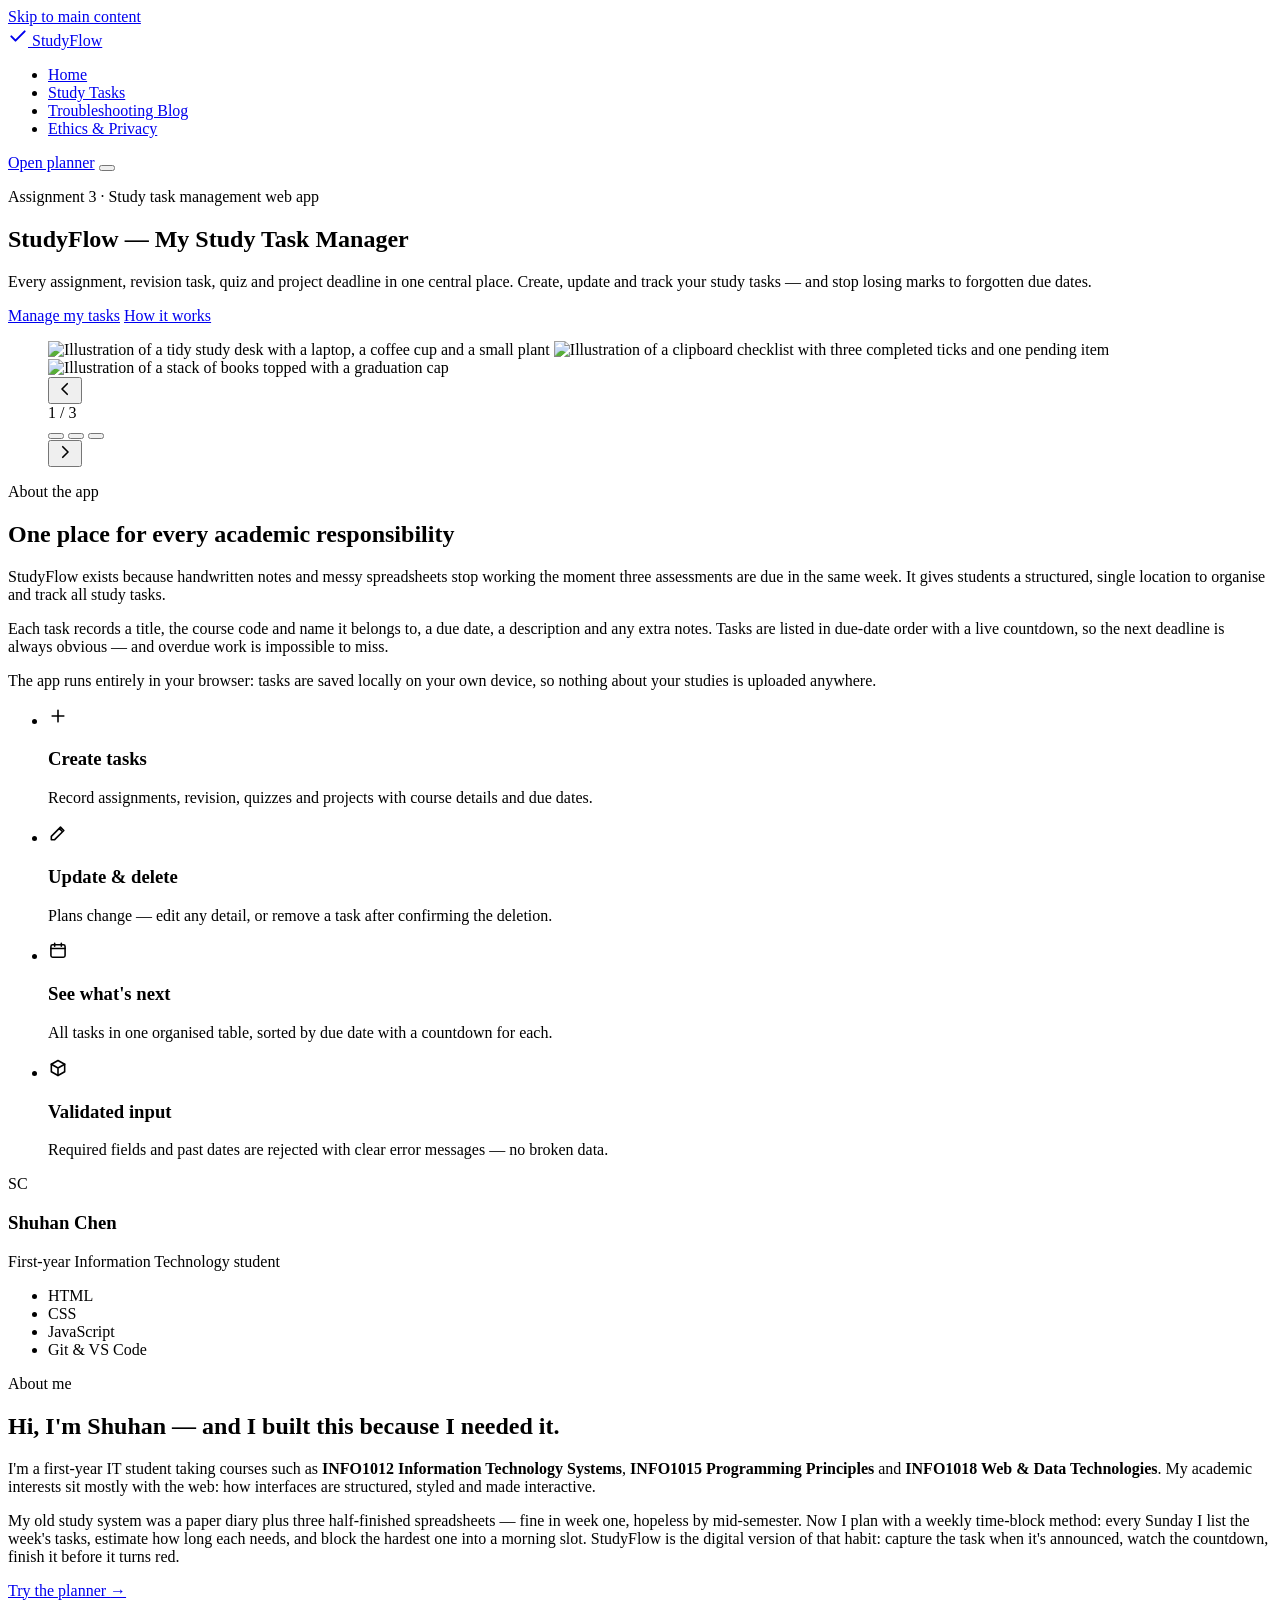
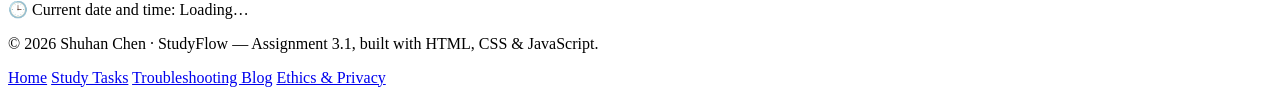
==== index.html @ 4dadae29 "feat: add semantic HTML pages (home, tasks, ethics) and gitignore" ====
<!DOCTYPE html>
<html lang="en">
<head>
  <meta charset="UTF-8" />
  <meta name="viewport" content="width=device-width, initial-scale=1.0" />
  <title>StudyFlow — My Study Task Manager</title>
  <meta name="description" content="StudyFlow is a study task management web application that helps students create, update, delete and track academic tasks in one organised place." />
  <meta name="author" content="Shuhan Chen" />
  <link rel="icon" href="images/favicon.svg" type="image/svg+xml" />
  <link rel="preconnect" href="https://fonts.googleapis.com" />
  <link rel="preconnect" href="https://fonts.gstatic.com" crossorigin />
  <link href="https://fonts.googleapis.com/css2?family=Sora:wght@400;600;700;800&family=Inter:wght@300;400;500;600&display=swap" rel="stylesheet" />
  <link rel="stylesheet" href="css/style.css" />
</head>
<body>
  <a class="skip-link" href="#main">Skip to main content</a>

  <header class="site-header">
    <div class="container header-inner">
      <a class="brand" href="index.html" aria-label="StudyFlow home">
        <span class="brand-mark" aria-hidden="true">
          <svg viewBox="0 0 24 24" width="20" height="20" fill="none" stroke="currentColor" stroke-width="2.4" stroke-linecap="round" stroke-linejoin="round"><path d="M4 12.5l5 5L20 6.5"/></svg>
        </span>
        <span class="brand-text">StudyFlow</span>
      </a>

      <nav class="nav" id="primaryNav" aria-label="Primary navigation">
        <ul class="nav-list">
          <li><a href="index.html">Home</a></li>
          <li><a href="tasks.html">Study Tasks</a></li>
          <li><a href="blog.html">Troubleshooting Blog</a></li>
          <li><a href="ethics.html">Ethics &amp; Privacy</a></li>
        </ul>
      </nav>

      <a class="btn btn-primary btn-sm" href="tasks.html">Open planner</a>

      <button class="icon-btn nav-toggle" id="navToggle" type="button" aria-label="Open menu" aria-expanded="false" aria-controls="primaryNav">
        <span class="bar"></span><span class="bar"></span><span class="bar"></span>
      </button>
    </div>
  </header>

  <main id="main">
    <!-- ================= HERO ================= -->
    <section class="hero" aria-labelledby="appTitle">
      <div class="container hero-inner">
        <div class="hero-copy">
          <p class="eyebrow">Assignment 3 · Study task management web app</p>
          <h1 id="appTitle" class="hero-title">StudyFlow — My Study Task Manager</h1>
          <p class="hero-sub">
            Every assignment, revision task, quiz and project deadline in one central place.
            Create, update and track your study tasks — and stop losing marks to forgotten due dates.
          </p>
          <div class="hero-actions">
            <a class="btn btn-primary" href="tasks.html">Manage my tasks</a>
            <a class="btn btn-ghost" href="#about-app">How it works</a>
          </div>
        </div>

        <!-- Image gallery: three study-related images + cycle button -->
        <figure class="gallery" id="gallery" aria-label="Gallery of study related images">
          <div class="gallery-stage">
            <img class="slide is-active" src="images/study-desk.svg" alt="Illustration of a tidy study desk with a laptop, a coffee cup and a small plant" />
            <img class="slide" src="images/study-checklist.svg" alt="Illustration of a clipboard checklist with three completed ticks and one pending item" />
            <img class="slide" src="images/study-graduation.svg" alt="Illustration of a stack of books topped with a graduation cap" />
          </div>

          <figcaption class="gallery-bar">
            <button class="icon-btn" id="prevSlide" type="button" aria-label="Show previous image">
              <svg viewBox="0 0 24 24" width="18" height="18" fill="none" stroke="currentColor" stroke-width="2.2" stroke-linecap="round" stroke-linejoin="round"><path d="M15 5l-7 7 7 7"/></svg>
            </button>

            <div class="gallery-meta">
              <span id="slideCounter" aria-live="polite">1 / 3</span>
              <div class="dots" role="group" aria-label="Choose image">
                <button class="dot is-active" type="button" aria-label="Image 1: study desk"></button>
                <button class="dot" type="button" aria-label="Image 2: study checklist"></button>
                <button class="dot" type="button" aria-label="Image 3: graduation cap"></button>
              </div>
            </div>

            <button class="icon-btn" id="nextSlide" type="button" aria-label="Show next image">
              <svg viewBox="0 0 24 24" width="18" height="18" fill="none" stroke="currentColor" stroke-width="2.2" stroke-linecap="round" stroke-linejoin="round"><path d="M9 5l7 7-7 7"/></svg>
            </button>
          </figcaption>
        </figure>
      </div>
    </section>

    <!-- ================= ABOUT THE APP ================= -->
    <section class="section section-alt" id="about-app" aria-labelledby="aboutAppTitle">
      <div class="container">
        <p class="section-kicker">About the app</p>
        <h2 class="section-title" id="aboutAppTitle">One place for every academic responsibility</h2>

        <div class="split">
          <div>
            <p class="lede">
              StudyFlow exists because handwritten notes and messy spreadsheets stop working the
              moment three assessments are due in the same week. It gives students a structured,
              single location to organise and track all study tasks.
            </p>
            <p class="muted-text">
              Each task records a title, the course code and name it belongs to, a due date, a
              description and any extra notes. Tasks are listed in due-date order with a live
              countdown, so the next deadline is always obvious — and overdue work is impossible
              to miss.
            </p>
            <p class="muted-text">
              The app runs entirely in your browser: tasks are saved locally on your own device,
              so nothing about your studies is uploaded anywhere.
            </p>
          </div>

          <ul class="feature-list">
            <li>
              <span class="feature-icon" aria-hidden="true"><svg viewBox="0 0 24 24" width="20" height="20" fill="none" stroke="currentColor" stroke-width="1.9" stroke-linecap="round" stroke-linejoin="round"><path d="M12 5v14M5 12h14"/></svg></span>
              <div><h3>Create tasks</h3><p>Record assignments, revision, quizzes and projects with course details and due dates.</p></div>
            </li>
            <li>
              <span class="feature-icon" aria-hidden="true"><svg viewBox="0 0 24 24" width="20" height="20" fill="none" stroke="currentColor" stroke-width="1.9" stroke-linecap="round" stroke-linejoin="round"><path d="M4 20h4L19 9l-4-4L4 16v4zM13.5 6.5l4 4"/></svg></span>
              <div><h3>Update &amp; delete</h3><p>Plans change — edit any detail, or remove a task after confirming the deletion.</p></div>
            </li>
            <li>
              <span class="feature-icon" aria-hidden="true"><svg viewBox="0 0 24 24" width="20" height="20" fill="none" stroke="currentColor" stroke-width="1.9" stroke-linecap="round" stroke-linejoin="round"><rect x="3.5" y="4.5" width="17" height="15" rx="2"/><path d="M3.5 9h17M8 2.8v3.4M16 2.8v3.4"/></svg></span>
              <div><h3>See what's next</h3><p>All tasks in one organised table, sorted by due date with a countdown for each.</p></div>
            </li>
            <li>
              <span class="feature-icon" aria-hidden="true"><svg viewBox="0 0 24 24" width="20" height="20" fill="none" stroke="currentColor" stroke-width="1.9" stroke-linecap="round" stroke-linejoin="round"><path d="M12 3l8 4.5v9L12 21l-8-4.5v-9z"/><path d="M12 12l8-4.5M12 12v9M12 12L4 7.5"/></svg></span>
              <div><h3>Validated input</h3><p>Required fields and past dates are rejected with clear error messages — no broken data.</p></div>
            </li>
          </ul>
        </div>
      </div>
    </section>

    <!-- ================= ABOUT ME ================= -->
    <section class="section" id="about-me" aria-labelledby="aboutMeTitle">
      <div class="container split split--reverse">
        <aside class="about-card" aria-label="Profile summary">
          <div class="avatar" aria-hidden="true">SC</div>
          <h3>Shuhan Chen</h3>
          <p class="muted-text small">First-year Information Technology student</p>
          <ul class="chip-list">
            <li class="chip">HTML</li>
            <li class="chip">CSS</li>
            <li class="chip">JavaScript</li>
            <li class="chip">Git &amp; VS Code</li>
          </ul>
        </aside>

        <div>
          <p class="section-kicker">About me</p>
          <h2 class="section-title" id="aboutMeTitle">Hi, I'm Shuhan — and I built this because I needed it.</h2>
          <p class="muted-text">
            I'm a first-year IT student taking courses such as
            <strong>INFO1012 Information Technology Systems</strong>,
            <strong>INFO1015 Programming Principles</strong> and
            <strong>INFO1018 Web &amp; Data Technologies</strong>.
            My academic interests sit mostly with the web: how interfaces are structured,
            styled and made interactive.
          </p>
          <p class="muted-text">
            My old study system was a paper diary plus three half-finished spreadsheets — fine in
            week one, hopeless by mid-semester. Now I plan with a weekly time-block method:
            every Sunday I list the week's tasks, estimate how long each needs, and block the
            hardest one into a morning slot. StudyFlow is the digital version of that habit:
            capture the task when it's announced, watch the countdown, finish it before it turns red.
          </p>
          <a class="text-link" href="tasks.html">Try the planner <span aria-hidden="true">→</span></a>
        </div>
      </div>
    </section>
  </main>

  <div class="clock-bar">
    <div class="container">
      <span aria-hidden="true">🕒</span> Current date and time:
      <time id="clock">Loading…</time>
    </div>
  </div>

  <footer class="site-footer">
    <div class="container footer-inner">
      <p class="footer-copy">© <span id="year">2026</span> Shuhan Chen · StudyFlow — Assignment 3.1, built with HTML, CSS &amp; JavaScript.</p>
      <nav class="footer-nav" aria-label="Footer navigation">
        <a href="index.html">Home</a>
        <a href="tasks.html">Study Tasks</a>
        <a href="blog.html">Troubleshooting Blog</a>
        <a href="ethics.html">Ethics &amp; Privacy</a>
      </nav>
    </div>
  </footer>

  <div class="toast" id="toast" role="status" aria-live="polite"></div>
  <script src="js/main.js"></script>
  <script src="js/gallery.js"></script>
</body>
</html>
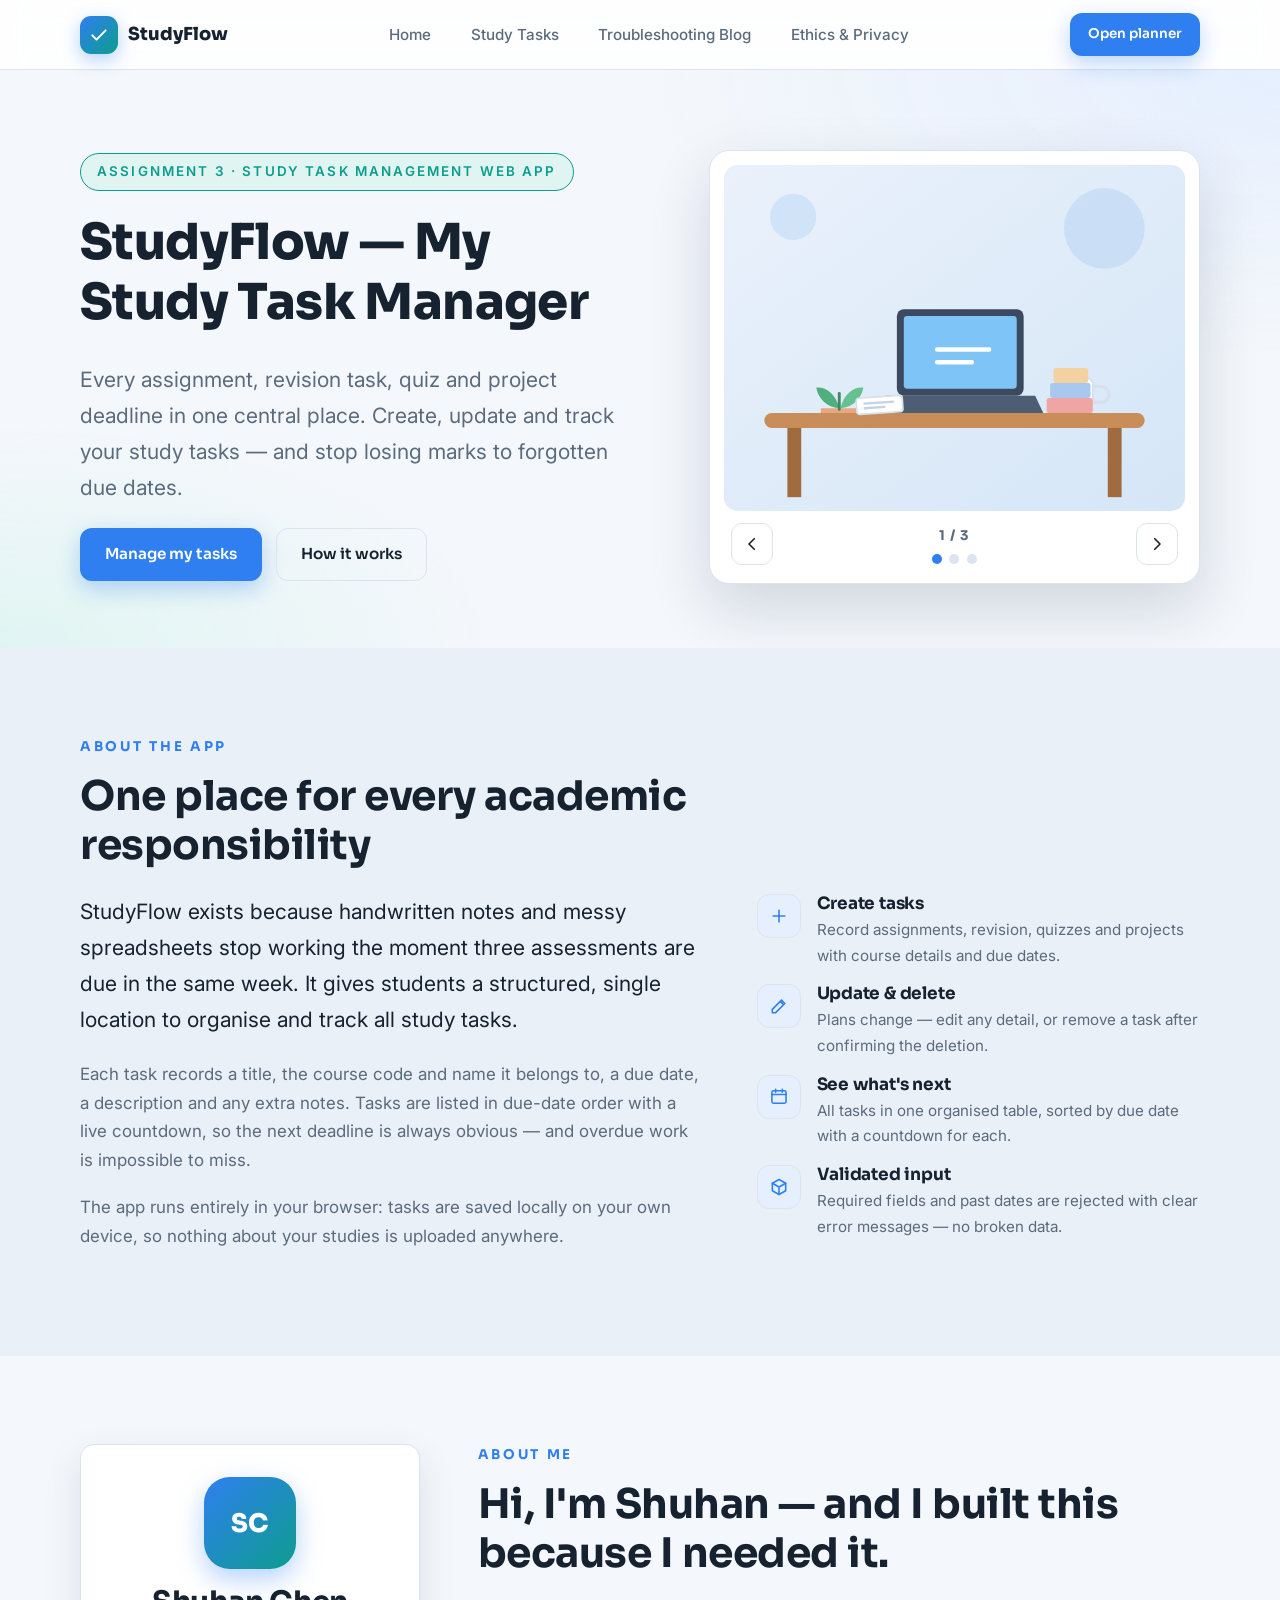
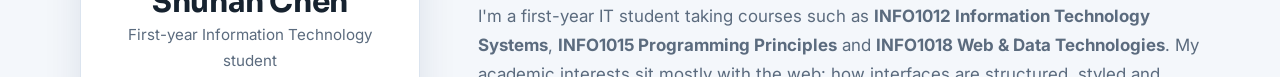
==== commit 0404ff4c: "refactor: move pages into html/ folder and improve form accessibility - relocate the four applicatio" ====
--- a/index.html
+++ b/index.html
@@ -1,200 +1,122 @@
 <!DOCTYPE html>
 <html lang="en">
 <head>
-  <meta charset="UTF-8" />
-  <meta name="viewport" content="width=device-width, initial-scale=1.0" />
+  <meta charset="utf-8" />
+  <meta name="viewport" content="width=device-width, initial-scale=1" />
   <title>StudyFlow — My Study Task Manager</title>
-  <meta name="description" content="StudyFlow is a study task management web application that helps students create, update, delete and track academic tasks in one organised place." />
-  <meta name="author" content="Shuhan Chen" />
+  <meta name="description" content="Entry point for StudyFlow, a study task management web application. The application pages live in the html/ folder." />
+  <meta http-equiv="refresh" content="0; url=html/index.html" />
   <link rel="icon" href="images/favicon.svg" type="image/svg+xml" />
-  <link rel="preconnect" href="https://fonts.googleapis.com" />
-  <link rel="preconnect" href="https://fonts.gstatic.com" crossorigin />
-  <link href="https://fonts.googleapis.com/css2?family=Sora:wght@400;600;700;800&family=Inter:wght@300;400;500;600&display=swap" rel="stylesheet" />
-  <link rel="stylesheet" href="css/style.css" />
+  <style>
+    :root {
+      --bg: #f4f7fb;
+      --surface: #ffffff;
+      --border: #dbe4ef;
+      --text: #16222f;
+      --muted: #5b6b7e;
+      --accent: #2f7ff0;
+      --accent-dark: #1f63c9;
+    }
+
+    * { box-sizing: border-box; }
+
+    body {
+      margin: 0;
+      min-height: 100vh;
+      display: grid;
+      place-items: center;
+      padding: 2rem 1.25rem;
+      background:
+        radial-gradient(40rem 26rem at 80% -10%, #e5effe, transparent 60%),
+        radial-gradient(32rem 22rem at 0% 10%, #e0f5f2, transparent 55%),
+        var(--bg);
+      color: var(--text);
+      font-family: "Inter", "Segoe UI", system-ui, -apple-system, sans-serif;
+      line-height: 1.6;
+    }
+
+    main {
+      width: 100%;
+      max-width: 30rem;
+      padding: 2.25rem 2rem;
+      background: var(--surface);
+      border: 1px solid var(--border);
+      border-radius: 18px;
+      box-shadow: 0 18px 44px rgba(23, 44, 74, 0.1);
+      text-align: center;
+    }
+
+    .logo {
+      width: 3rem;
+      height: 3rem;
+      margin: 0 auto 1rem;
+      display: grid;
+      place-items: center;
+      border-radius: 14px;
+      background: var(--accent);
+      color: #fff;
+      font-weight: 700;
+      font-size: 1.35rem;
+      letter-spacing: -0.02em;
+    }
+
+    h1 {
+      margin: 0 0 0.4rem;
+      font-size: 1.5rem;
+      letter-spacing: -0.02em;
+    }
+
+    p {
+      margin: 0 0 1.35rem;
+      color: var(--muted);
+      font-size: 0.95rem;
+    }
+
+    a {
+      display: inline-block;
+      padding: 0.7rem 1.35rem;
+      border-radius: 999px;
+      background: var(--accent);
+      color: #fff;
+      font-weight: 600;
+      font-size: 0.95rem;
+      text-decoration: none;
+      transition: background 0.18s ease;
+    }
+
+    a:hover,
+    a:focus-visible { background: var(--accent-dark); }
+
+    code {
+      font-family: "Cascadia Code", Consolas, monospace;
+      font-size: 0.86em;
+      padding: 0.1rem 0.35rem;
+      border-radius: 5px;
+      background: #f0f4fa;
+      color: var(--text);
+    }
+
+    .note {
+      margin-top: 1.4rem;
+      padding-top: 1.1rem;
+      border-top: 1px solid var(--border);
+      font-size: 0.82rem;
+      color: var(--muted);
+    }
+  </style>
 </head>
 <body>
-  <a class="skip-link" href="#main">Skip to main content</a>
-
-  <header class="site-header">
-    <div class="container header-inner">
-      <a class="brand" href="index.html" aria-label="StudyFlow home">
-        <span class="brand-mark" aria-hidden="true">
-          <svg viewBox="0 0 24 24" width="20" height="20" fill="none" stroke="currentColor" stroke-width="2.4" stroke-linecap="round" stroke-linejoin="round"><path d="M4 12.5l5 5L20 6.5"/></svg>
-        </span>
-        <span class="brand-text">StudyFlow</span>
-      </a>
-
-      <nav class="nav" id="primaryNav" aria-label="Primary navigation">
-        <ul class="nav-list">
-          <li><a href="index.html">Home</a></li>
-          <li><a href="tasks.html">Study Tasks</a></li>
-          <li><a href="blog.html">Troubleshooting Blog</a></li>
-          <li><a href="ethics.html">Ethics &amp; Privacy</a></li>
-        </ul>
-      </nav>
-
-      <a class="btn btn-primary btn-sm" href="tasks.html">Open planner</a>
-
-      <button class="icon-btn nav-toggle" id="navToggle" type="button" aria-label="Open menu" aria-expanded="false" aria-controls="primaryNav">
-        <span class="bar"></span><span class="bar"></span><span class="bar"></span>
-      </button>
-    </div>
-  </header>
-
-  <main id="main">
-    <!-- ================= HERO ================= -->
-    <section class="hero" aria-labelledby="appTitle">
-      <div class="container hero-inner">
-        <div class="hero-copy">
-          <p class="eyebrow">Assignment 3 · Study task management web app</p>
-          <h1 id="appTitle" class="hero-title">StudyFlow — My Study Task Manager</h1>
-          <p class="hero-sub">
-            Every assignment, revision task, quiz and project deadline in one central place.
-            Create, update and track your study tasks — and stop losing marks to forgotten due dates.
-          </p>
-          <div class="hero-actions">
-            <a class="btn btn-primary" href="tasks.html">Manage my tasks</a>
-            <a class="btn btn-ghost" href="#about-app">How it works</a>
-          </div>
-        </div>
-
-        <!-- Image gallery: three study-related images + cycle button -->
-        <figure class="gallery" id="gallery" aria-label="Gallery of study related images">
-          <div class="gallery-stage">
-            <img class="slide is-active" src="images/study-desk.svg" alt="Illustration of a tidy study desk with a laptop, a coffee cup and a small plant" />
-            <img class="slide" src="images/study-checklist.svg" alt="Illustration of a clipboard checklist with three completed ticks and one pending item" />
-            <img class="slide" src="images/study-graduation.svg" alt="Illustration of a stack of books topped with a graduation cap" />
-          </div>
-
-          <figcaption class="gallery-bar">
-            <button class="icon-btn" id="prevSlide" type="button" aria-label="Show previous image">
-              <svg viewBox="0 0 24 24" width="18" height="18" fill="none" stroke="currentColor" stroke-width="2.2" stroke-linecap="round" stroke-linejoin="round"><path d="M15 5l-7 7 7 7"/></svg>
-            </button>
-
-            <div class="gallery-meta">
-              <span id="slideCounter" aria-live="polite">1 / 3</span>
-              <div class="dots" role="group" aria-label="Choose image">
-                <button class="dot is-active" type="button" aria-label="Image 1: study desk"></button>
-                <button class="dot" type="button" aria-label="Image 2: study checklist"></button>
-                <button class="dot" type="button" aria-label="Image 3: graduation cap"></button>
-              </div>
-            </div>
-
-            <button class="icon-btn" id="nextSlide" type="button" aria-label="Show next image">
-              <svg viewBox="0 0 24 24" width="18" height="18" fill="none" stroke="currentColor" stroke-width="2.2" stroke-linecap="round" stroke-linejoin="round"><path d="M9 5l7 7-7 7"/></svg>
-            </button>
-          </figcaption>
-        </figure>
-      </div>
-    </section>
-
-    <!-- ================= ABOUT THE APP ================= -->
-    <section class="section section-alt" id="about-app" aria-labelledby="aboutAppTitle">
-      <div class="container">
-        <p class="section-kicker">About the app</p>
-        <h2 class="section-title" id="aboutAppTitle">One place for every academic responsibility</h2>
-
-        <div class="split">
-          <div>
-            <p class="lede">
-              StudyFlow exists because handwritten notes and messy spreadsheets stop working the
-              moment three assessments are due in the same week. It gives students a structured,
-              single location to organise and track all study tasks.
-            </p>
-            <p class="muted-text">
-              Each task records a title, the course code and name it belongs to, a due date, a
-              description and any extra notes. Tasks are listed in due-date order with a live
-              countdown, so the next deadline is always obvious — and overdue work is impossible
-              to miss.
-            </p>
-            <p class="muted-text">
-              The app runs entirely in your browser: tasks are saved locally on your own device,
-              so nothing about your studies is uploaded anywhere.
-            </p>
-          </div>
-
-          <ul class="feature-list">
-            <li>
-              <span class="feature-icon" aria-hidden="true"><svg viewBox="0 0 24 24" width="20" height="20" fill="none" stroke="currentColor" stroke-width="1.9" stroke-linecap="round" stroke-linejoin="round"><path d="M12 5v14M5 12h14"/></svg></span>
-              <div><h3>Create tasks</h3><p>Record assignments, revision, quizzes and projects with course details and due dates.</p></div>
-            </li>
-            <li>
-              <span class="feature-icon" aria-hidden="true"><svg viewBox="0 0 24 24" width="20" height="20" fill="none" stroke="currentColor" stroke-width="1.9" stroke-linecap="round" stroke-linejoin="round"><path d="M4 20h4L19 9l-4-4L4 16v4zM13.5 6.5l4 4"/></svg></span>
-              <div><h3>Update &amp; delete</h3><p>Plans change — edit any detail, or remove a task after confirming the deletion.</p></div>
-            </li>
-            <li>
-              <span class="feature-icon" aria-hidden="true"><svg viewBox="0 0 24 24" width="20" height="20" fill="none" stroke="currentColor" stroke-width="1.9" stroke-linecap="round" stroke-linejoin="round"><rect x="3.5" y="4.5" width="17" height="15" rx="2"/><path d="M3.5 9h17M8 2.8v3.4M16 2.8v3.4"/></svg></span>
-              <div><h3>See what's next</h3><p>All tasks in one organised table, sorted by due date with a countdown for each.</p></div>
-            </li>
-            <li>
-              <span class="feature-icon" aria-hidden="true"><svg viewBox="0 0 24 24" width="20" height="20" fill="none" stroke="currentColor" stroke-width="1.9" stroke-linecap="round" stroke-linejoin="round"><path d="M12 3l8 4.5v9L12 21l-8-4.5v-9z"/><path d="M12 12l8-4.5M12 12v9M12 12L4 7.5"/></svg></span>
-              <div><h3>Validated input</h3><p>Required fields and past dates are rejected with clear error messages — no broken data.</p></div>
-            </li>
-          </ul>
-        </div>
-      </div>
-    </section>
-
-    <!-- ================= ABOUT ME ================= -->
-    <section class="section" id="about-me" aria-labelledby="aboutMeTitle">
-      <div class="container split split--reverse">
-        <aside class="about-card" aria-label="Profile summary">
-          <div class="avatar" aria-hidden="true">SC</div>
-          <h3>Shuhan Chen</h3>
-          <p class="muted-text small">First-year Information Technology student</p>
-          <ul class="chip-list">
-            <li class="chip">HTML</li>
-            <li class="chip">CSS</li>
-            <li class="chip">JavaScript</li>
-            <li class="chip">Git &amp; VS Code</li>
-          </ul>
-        </aside>
-
-        <div>
-          <p class="section-kicker">About me</p>
-          <h2 class="section-title" id="aboutMeTitle">Hi, I'm Shuhan — and I built this because I needed it.</h2>
-          <p class="muted-text">
-            I'm a first-year IT student taking courses such as
-            <strong>INFO1012 Information Technology Systems</strong>,
-            <strong>INFO1015 Programming Principles</strong> and
-            <strong>INFO1018 Web &amp; Data Technologies</strong>.
-            My academic interests sit mostly with the web: how interfaces are structured,
-            styled and made interactive.
-          </p>
-          <p class="muted-text">
-            My old study system was a paper diary plus three half-finished spreadsheets — fine in
-            week one, hopeless by mid-semester. Now I plan with a weekly time-block method:
-            every Sunday I list the week's tasks, estimate how long each needs, and block the
-            hardest one into a morning slot. StudyFlow is the digital version of that habit:
-            capture the task when it's announced, watch the countdown, finish it before it turns red.
-          </p>
-          <a class="text-link" href="tasks.html">Try the planner <span aria-hidden="true">→</span></a>
-        </div>
-      </div>
-    </section>
+  <main>
+    <div class="logo" aria-hidden="true">SF</div>
+    <h1>StudyFlow</h1>
+    <p>My Study Task Manager — loading the home page…</p>
+    <a href="html/index.html">Open StudyFlow</a>
+    <p class="note">
+      This is only the repository entry point. All application pages live in the
+      <code>html/</code> folder (<code>index.html</code>, <code>tasks.html</code>,
+      <code>blog.html</code>, <code>ethics.html</code>), with styles in <code>css/</code>
+      and scripts in <code>js/</code>.
+    </p>
   </main>
-
-  <div class="clock-bar">
-    <div class="container">
-      <span aria-hidden="true">🕒</span> Current date and time:
-      <time id="clock">Loading…</time>
-    </div>
-  </div>
-
-  <footer class="site-footer">
-    <div class="container footer-inner">
-      <p class="footer-copy">© <span id="year">2026</span> Shuhan Chen · StudyFlow — Assignment 3.1, built with HTML, CSS &amp; JavaScript.</p>
-      <nav class="footer-nav" aria-label="Footer navigation">
-        <a href="index.html">Home</a>
-        <a href="tasks.html">Study Tasks</a>
-        <a href="blog.html">Troubleshooting Blog</a>
-        <a href="ethics.html">Ethics &amp; Privacy</a>
-      </nav>
-    </div>
-  </footer>
-
-  <div class="toast" id="toast" role="status" aria-live="polite"></div>
-  <script src="js/main.js"></script>
-  <script src="js/gallery.js"></script>
 </body>
 </html>
